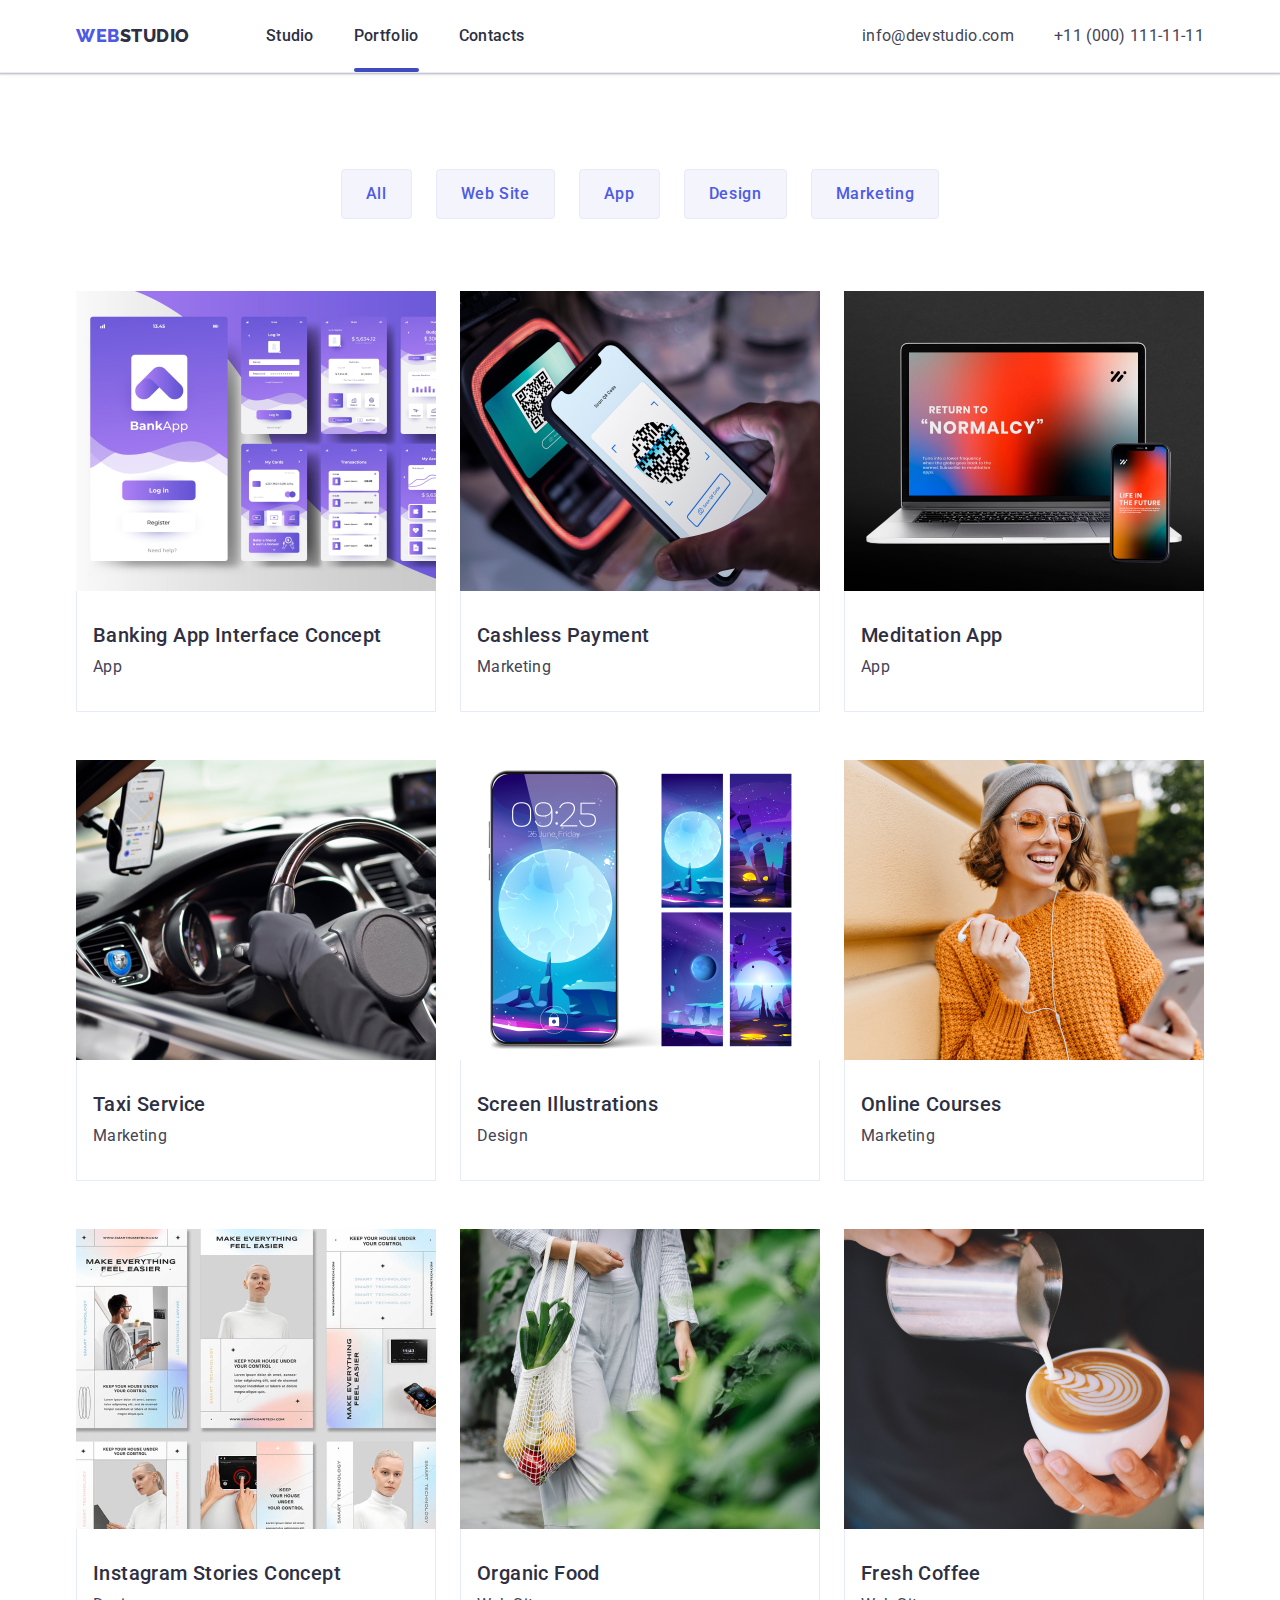
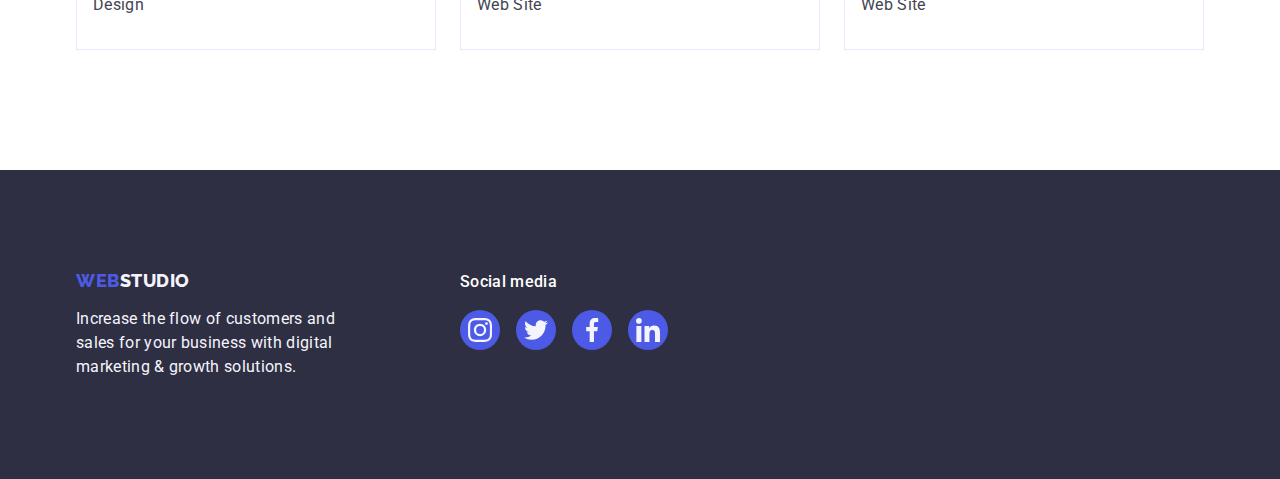
==== portfolio.html @ ed42967f "124" ====
<!DOCTYPE html>
<html lang="en">
  <head>
    <meta charset="UTF-8" />
    <meta http-equiv="X-UA-Compatible" content="IE=edge" />
    <meta name="viewport" content="width=device-width, initial-scale=1.0" />
    <link rel="preconnect" href="https://fonts.googleapis.com" />
    <link rel="preconnect" href="https://fonts.gstatic.com" crossorigin />
    <link
      href="https://fonts.googleapis.com/css2?family=Raleway:wght@800&family=Roboto:wght@400;500;700;900&display=swap"
      rel="stylesheet"
    />
    <link
      rel="stylesheet"
      href="https://cdnjs.cloudflare.com/ajax/libs/modern-normalize/1.1.0/modern-normalize.min.css"
    />
    <link rel="stylesheet" href="./css/styles.css" />
    <title>Portfolio</title>
  </head>
  <!-- body -->
  <body>
    <!-- header -->
    <header class="page-header">
      <!-- main navigation -->
      <div class="container container-header">
        <nav class="navigation">
          <a href="./index.html" class="link logo"
            >Web<span class="logo-header">Studio</span></a
          >
          <ul class="list nav-list">
            <li class="nav-item">
              <a href="./index.html" class="link nav-link">Studio</a>
            </li>
            <li class="nav-item">
              <a href="./portfolio.html" class="link nav-link current"
                >Portfolio</a
              >
            </li>
            <li class="nav-item">
              <a href="" class="link nav-link">Contacts</a>
            </li>
          </ul>
        </nav>
        <!-- header contacts -->
        <address class="adr-contacts">
          <ul class="list adr-contacts-list">
            <li class="address-item">
              <a href="mailto:info@devstudio.com" class="link contacts-link"
                >info@devstudio.com</a
              >
            </li>
            <li class="address-item">
              <a href="tel:+110001111111" class="link contacts-link"
                >+11 (000) 111-11-11</a
              >
            </li>
          </ul>
        </address>
      </div>
    </header>
    <!-- main section -->
    <main>
      <section id="portfolio" class="portfolio-section">
        <div class="container">
          <h1 class="visually-hidden">Portfolio</h1>

          <!-- Portfolio button list -->

          <ul class="list filter-btn-list">
            <li class="section-list-item">
              <button type="button" class="filter-btn btn">All</button>
            </li>

            <li class="section-list-item">
              <button type="button" class="filter-btn btn">Web Site</button>
            </li>

            <li class="section-list-item">
              <button type="button" class="filter-btn btn">App</button>
            </li>

            <li class="section-list-item">
              <button type="button" class="filter-btn btn">Design</button>
            </li>

            <li class="section-list-item">
              <button type="button" class="filter-btn btn">Marketing</button>
            </li>
          </ul>

          <!-- Portfolio cards -->

          <ul class="list portfolio-list">
            <li class="portfolio-list-item">
              <a href="" class="link portfolio-list-link">
                <div class="portfolio-img-thumb">
                  <img
                    src="./images/portfolio/banking1.jpg"
                    alt="Seveal windows of online banking app"
                    width="360"
                    height="300"
                    class="item-img"
                  />
                  <p class="portfolio-img-thumb-text">
                    14 Stylish and User-Friendly App Design Concepts · Task
                    Manager App · Calorie Tracker App · Exotic Fruit Ecommerce
                    App · Cloud Storage App
                  </p>
                </div>
                <div class="portfolio-card-text">
                  <h2 class="portfolio-item-title item-title">
                    Banking App Interface Concept
                  </h2>
                  <p class="portfolio-item-text item-text">App</p>
                </div>
              </a>
            </li>

            <li class="portfolio-list-item">
              <a href="" class="link portfolio-list-link">
                <div class="portfolio-img-thumb">
                  <img
                    src="./images/portfolio/payment2.jpg"
                    alt="Smartphone scan QR code from terminal"
                    width="360"
                    height="300"
                    class="item-img"
                  />
                  <p class="portfolio-img-thumb-text">
                    14 Stylish and User-Friendly App Design Concepts · Task
                    Manager App · Calorie Tracker App · Exotic Fruit Ecommerce
                    App · Cloud Storage App
                  </p>
                </div>
                <div class="portfolio-card-text">
                  <h2 class="portfolio-item-title item-title">
                    Cashless Payment
                  </h2>
                  <p class="portfolio-item-text item-text">Marketing</p>
                </div>
              </a>
            </li>

            <li class="portfolio-list-item">
              <a href="" class="link portfolio-list-link">
                <img
                  src="./images/portfolio/mad3.jpg"
                  alt="On the screen of laptop website
                        with title Return to normalcy"
                  width="360"
                  height="300"
                  class="item-img"
                />
                <div class="portfolio-card-text">
                  <h2 class="portfolio-item-title item-title">
                    Meditation App
                  </h2>
                  <p class="portfolio-item-text item-text">App</p>
                </div>
              </a>
            </li>

            <li class="portfolio-list-item">
              <a href="" class="link portfolio-list-link">
                <img
                  src="./images/portfolio/taxi4.jpg"
                  alt="Driver drive a car and use taxi app"
                  width="360"
                  height="300"
                  class="item-img"
                />
                <div class="portfolio-card-text">
                  <h2 class="portfolio-item-title item-title">Taxi Service</h2>
                  <p class="portfolio-item-text item-text">Marketing</p>
                </div>
              </a>
            </li>

            <li class="portfolio-list-item">
              <a href="" class="link portfolio-list-link">
                <img
                  src="./images/portfolio/skrin5.jpg"
                  alt="5 scrrenn of smartpone with different illustrations"
                  width="360"
                  height="300"
                  class="item-img"
                />
                <div class="portfolio-card-text">
                  <h2 class="portfolio-item-title item-title">
                    Screen Illustrations
                  </h2>
                  <p class="portfolio-item-text item-text">Design</p>
                </div>
              </a>
            </li>

            <li class="portfolio-list-item">
              <a href="" class="link portfolio-list-link">
                <img
                  src="./images/portfolio/online6.jpg"
                  alt="Women listen and wath some course throght smartphone"
                  width="360"
                  height="300"
                  class="item-img"
                />
                <div class="portfolio-card-text">
                  <h2 class="portfolio-item-title item-title">
                    Online Courses
                  </h2>
                  <p class="portfolio-item-text item-text">Marketing</p>
                </div>
              </a>
            </li>

            <li class="portfolio-list-item">
              <a href="" class="link portfolio-list-link">
                <img
                  src="./images/portfolio/Instagram7.jpg"
                  alt="Several examples of Instagram stories concept"
                  width="360"
                  height="300"
                  class="item-img"
                />
                <div class="portfolio-card-text">
                  <h2 class="portfolio-item-title item-title">
                    Instagram Stories Concept
                  </h2>
                  <p class="portfolio-item-text item-text">Design</p>
                </div>
              </a>
            </li>

            <li class="portfolio-list-item">
              <a href="" class="link portfolio-list-link">
                <img
                  src="./images/portfolio/organik8.jpg"
                  alt="Women carry some vegetables in eco bag"
                  width="360"
                  height="300"
                  class="item-img"
                />
                <div class="portfolio-card-text">
                  <h2 class="portfolio-item-title item-title">Organic Food</h2>
                  <p class="portfolio-item-text item-text">Web Site</p>
                </div>
              </a>
            </li>

            <li class="portfolio-list-item">
              <a href="" class="link portfolio-list-link">
                <img
                  src="./images/portfolio/cofe9.jpg"
                  alt="Barista pour milk into cup of coffee"
                  width="360"
                  height="300"
                  class="item-img"
                />
                <div class="portfolio-card-text">
                  <h2 class="portfolio-item-title item-title">Fresh Coffee</h2>
                  <p class="portfolio-item-text item-text">Web Site</p>
                </div>
              </a>
            </li>
          </ul>
        </div>
      </section>
    </main>
    <!-- main section end -->
    <!-- footer -->
    <footer class="page-footer">
      <div class="container footer-container">
        <div class="logo-footer-box">
          <a href="./index.html" class="link logo logo-footer"
            >Web<span class="logo-footer-text">Studio</span></a
          >
          <p class="footer-text">
            Increase the flow of customers and sales for your business with
            digital marketing & growth solutions.
          </p>
        </div>
        <div>
          <p class="social-list-title">Social media</p>
          <ul class="list social-icons-footer-list">
            <li class="social-icons-list-item">
              <a
                href=""
                class="link social-icons-link footer-social-icons-link"
              >
                <svg class="social-icons" width="24" height="24">
                  <use href="./images/icons.svg#icon-instagram"></use>
                </svg>
              </a>
            </li>

            <li class="social-icons-list-item">
              <a
                href=""
                class="link social-icons-link footer-social-icons-link"
              >
                <svg class="social-icons" width="24" height="24">
                  <use href="./images/icons.svg#icon-twitter"></use>
                </svg>
              </a>
            </li>

            <li class="social-icons-list-item">
              <a
                href=""
                class="link social-icons-link footer-social-icons-link"
              >
                <svg class="social-icons" width="24" height="24">
                  <use href="./images/icons.svg#icon-facebook"></use>
                </svg>
              </a>
            </li>

            <li class="social-icons-list-item">
              <a
                href=""
                class="link social-icons-link footer-social-icons-link"
              >
                <svg class="social-icons" width="24" height="24">
                  <use href="./images/icons.svg#icon-linkedin"></use>
                </svg>
              </a>
            </li>
          </ul>
        </div>
      </div>
    </footer>
    <!-- body section end-->
  </body>
</html>
---- css/styles.css ----
:root {
  --primary-white-color: #ffffff;
  --accent-dark-color: #2e2f42;
  --brand-color: #4d5ae5;
  --secondary-brand-color: #404bbf;
  --text-color: #434455;
  --light-text-color: #f4f4fd;
  --border-color: #e7e9fc;
  --customers-icon-color: #8e8f99;

  --text-font-size: 16px;
  --primary-font-weight: 500;
  --primary-letter-spacing: 0.02em;
  --column-gap: 24px;

  --transition-duration: 250ms;
  --primary-cubic-bezier: cubic-bezier(0.4, 0, 0.2, 1);
}

h1,
h2,
h3,
h4,
p {
  margin-top: 0;
  margin-bottom: 0;
}

ul {
  margin-top: 0;
  margin-bottom: 0;
  padding-left: 0;
}

img {
  display: block;
}

body {
  background-color: var(--primary-white-color);
  font-family: "Roboto", sans-serif;
  color: var(--text-color);
}

.list {
  list-style: none;
}

.visually-hidden {
  position: absolute;
  width: 1px;
  height: 1px;
  margin: -1px;
  border: 0;
  padding: 0;
  white-space: nowrap;
  clip-path: inset(100%);
  clip: rect(0 0 0 0);
  overflow: hidden;
}

.link {
  text-decoration: none;
  font-style: normal;
  color: inherit;
}

.btn {
  cursor: pointer;
  font-weight: var(--primary-font-weight);
  font-size: var(--text-font-size);
  line-height: 1.5;
  border: 1px solid transparent;
}

.container {
  width: 1158px;
  margin-left: auto;
  margin-right: auto;
  padding-left: 15px;
  padding-right: 15px;
}

.section {
  padding-top: 120px;
  padding-bottom: 120px;
}

/* logo */

.page-header {
  border-bottom: 1px solid var(--border-color);
  box-shadow: 0px 2px 1px rgba(46, 47, 66, 0.08), 0px 1px 1px rgba(46, 47, 66, 0.16),
    0px 1px 6px rgba(46, 47, 66, 0.08);
}

.logo {
  margin-right: 76px;

  color: var(--brand-color);
  font-family: "Raleway", sans-serif;
  font-weight: 800;
  font-size: 18px;
  line-height: 1.17;
  letter-spacing: 0.03em;
  text-transform: uppercase;
}

.logo-header {
  color: var(--accent-dark-color);
}

.section-list {
  display: flex;
  gap: var(--column-gap);
}

.item-title {
  margin-bottom: 8px;

  font-weight: var(--primary-font-weight);
  font-size: 20px;
  line-height: 1.2;
  letter-spacing: var(--primary-letter-spacing);
  color: var(--accent-dark-color);
}

.item-text {
  font-size: var(--text-font-size);
  line-height: 1.5;
  letter-spacing: var(--primary-letter-spacing);
}

/* navigation */

.nav-link,
.contacts-link {
  display: block;
  padding-top: 24px;
  padding-bottom: 24px;

  color: var(--accent-dark-color);
  font-size: var(--text-font-size);
  line-height: 1.5;
  letter-spacing: var(--primary-letter-spacing);

  transition: color var(--transition-duration) var(--primary-cubic-bezier);
}

.nav-link {
  font-weight: var(--primary-font-weight);
}

.nav-link:hover,
.nav-link:focus,
.contacts-link:hover,
.contacts-link:focus {
  color: var(--secondary-brand-color);
}

.nav-list,
.adr-contacts-list {
  display: flex;
  gap: 40px;
}

.navigation {
  display: flex;
  align-items: center;
}

.current {
  position: relative;
}

.current::after {
  position: absolute;
  left: 0;
  bottom: 0;

  content: "";
  display: block;
  width: 100%;
  height: 4px;
  border-radius: 2px;
  background-color: var(--secondary-brand-color);
}

/* contacts */

.adr-contacts {
  font-style: normal;
}

.contacts-link {
  color: inherit;
}

.container-header {
  display: flex;
  justify-content: space-between;
  align-items: center;
}

/* main page*/

/* hero section */

.hero-section {
  padding-top: 188px;
  padding-bottom: 188px;
  max-width: 1440px;
  margin: 0 auto;

  background-color: var(--accent-dark-color);
  background-image: linear-gradient(rgba(46, 47, 66, 0.7), rgba(46, 47, 66, 0.7)),
    url(../images/hero-bg-img.jpg);
  background-position: center;
  background-repeat: no-repeat;
  background-size: cover;
}

.hero-title {
  margin-bottom: 48px;
  margin-left: auto;
  margin-right: auto;
  max-width: 496px;
  text-align: center;

  font-size: 56px;
  line-height: 1.07;
  letter-spacing: var(--primary-letter-spacing);
  color: var(--primary-white-color);
}

.hero-btn {
  display: block;
  margin-left: auto;
  margin-right: auto;
  padding: 16px 32px;
  min-width: 169px;
  height: 56px;

  border: none;
  background-color: var(--brand-color);
  box-shadow: 0px 4px 4px rgba(0, 0, 0, 0.15);
  border-radius: 4px;

  letter-spacing: 0.04em;
  color: var(--primary-white-color);
  text-align: center;

  transition: background-color var(--transition-duration) var(--primary-cubic-bezier);
}

.hero-btn:hover,
.hero-btn:focus {
  background: var(--secondary-brand-color);
}

/* principles section */
.principles-list-item {
  flex-basis: calc((100% - 3 * 24px) / 4);
}

.principles-list-icon-box {
  display: flex;
  justify-content: center;
  align-items: center;
  height: 112px;
  background-color: var(--light-text-color);
  border-radius: 4px;
  margin-bottom: 8px;
}

/* our work section */

.ourwork-sec {
  padding-top: 0px;
}

.section-title {
  margin-bottom: 72px;

  font-size: 36px;
  line-height: 1.1;
  letter-spacing: var(--primary-letter-spacing);
  text-transform: capitalize;
  color: var(--accent-dark-color);
  text-align: center;
}

/* our team section */

.ourteam-sec {
  background-color: var(--light-text-color);
}

.ourwork-list-item {
  flex-basis: calc((100% - 48px) / 3);
}

.ourteam-item {
  flex-basis: calc((100% - 3 * 24px) / 4);

  background-color: var(--primary-white-color);
  box-shadow: 0px 1px 6px rgba(46, 47, 66, 0.08), 0px 1px 1px rgba(46, 47, 66, 0.16),
    0px 2px 1px rgba(46, 47, 66, 0.08);
  border-radius: 0px 0px 4px 4px;
  text-align: center;
}

.ourteam-card-text {
  padding: 32px 0;
}

.ourteam-social-icons-link {
  transition: background-color var(--transition-duration) var(--primary-cubic-bezier);
}

.ourteam-social-icons-link:hover,
.ourteam-social-icons-link:focus {
  background-color: var(--secondary-brand-color);
}

/* social icons */

.social-icons-list {
  margin-top: 8px;
  justify-content: center;
}

.social-icons-list-item {
  width: 40px;
  height: 40px;
}

.social-icons-link {
  display: flex;
  width: 100%;
  height: 100%;
  justify-content: center;
  align-items: center;
  background-color: var(--brand-color);
  border-radius: 50%;
}

.social-icons {
  fill: var(--light-text-color);
}

/* customers */

.customers-list-item {
  width: calc((100% - 120px) / 6);
  height: 88px;
}

.customers-link {
  display: flex;
  align-items: center;
  justify-content: center;
  width: 100%;
  height: 100%;
  border: 1px solid var(--customers-icon-color);
  color: var(--customers-icon-color);
  border-radius: 4px;

  transition: color var(--transition-duration) var(--primary-cubic-bezier),
    border var(--transition-duration) var(--primary-cubic-bezier);
}

.customers-link:hover,
.customers-link:focus {
  border: 1px solid var(--secondary-brand-color);
  color: var(--secondary-brand-color);
}

.customers-icon {
  fill: currentColor;
}

/* main page end */

/* footer */

.page-footer {
  background-color: var(--accent-dark-color);
  padding-top: 100px;
  padding-bottom: 100px;
}

.footer-container {
  display: flex;
  align-items: baseline;
  /* gap: 120px; */
}

.logo-footer {
  display: inline-block;
  margin-bottom: 16px;
}

.logo-footer-text {
  color: var(--light-text-color);
}

.footer-text {
  max-width: 264px;
  font-size: var(--text-font-size);
  line-height: 1.5;
  letter-spacing: var(--primary-letter-spacing);
  color: var(--light-text-color);
}

.logo-footer-box {
  margin-right: 120px;
}

.social-list-title {
  margin-bottom: 16px;

  font-weight: 500;
  font-size: 16px;
  line-height: 1.5;
  letter-spacing: 0.02em;
  color: var(--primary-white-color);
}

.social-icons-footer-list {
  display: flex;
  gap: 16px;
}

.footer-social-icons-link {
  transition: background-color var(--transition-duration) var(--primary-cubic-bezier);
}

.footer-social-icons-link:hover,
.footer-social-icons-link:focus {
  background-color: #31d0aa;
}

/* portfolio page */

.portfolio-section {
  padding-top: 96px;
  padding-bottom: 120px;
}

.filter-btn-list {
  display: flex;
  justify-content: center;
  gap: var(--column-gap);
  margin-bottom: 72px;
}

.filter-btn {
  padding: 12px 24px;

  background-color: var(--light-text-color);
  border: 1px solid var(--border-color);
  border-radius: 4px;
  text-align: center;
  letter-spacing: 0.04em;
  color: var(--brand-color);

  transition: background-color var(--transition-duration) var(--primary-cubic-bezier),
    border var(--transition-duration) var(--primary-cubic-bezier),
    box-shadow var(--transition-duration) var(--primary-cubic-bezier),
    color var(--transition-duration) var(--primary-cubic-bezier);
}

.filter-btn:hover,
.filter-btn:focus {
  background-color: #404bbf;
  border: 1px solid transparent;
  box-shadow: 0px 3px 1px rgba(0, 0, 0, 0.1), 0px 2px 1px rgba(0, 0, 0, 0.08),
    0px 2px 2px rgba(0, 0, 0, 0.12);
  color: var(--primary-white-color);
}

.portfolio-list {
  display: flex;
  flex-wrap: wrap;
  column-gap: var(--column-gap);
  row-gap: 48px;
}

.portfolio-list-item {
  flex-basis: calc((100% - 48px) / 3);
}

.portfolio-card-text {
  padding: 32px 16px;
  background: var(--primary-white-color);
  border: 1px solid var(--border-color);
  border-top: none;

  transition: border var(--transition-duration) var(--primary-cubic-bezier);
}

.portfolio-list-link {
  display: block;

  transition: box-shadow var(--transition-duration) var(--primary-cubic-bezier);
}

.portfolio-list-link:hover,
.portfolio-list-link:focus {
  box-shadow: 0px 1px 6px rgba(46, 47, 66, 0.08), 0px 1px 1px rgba(46, 47, 66, 0.16),
    0px 2px 1px rgba(46, 47, 66, 0.08);
}

.portfolio-list-link:hover .portfolio-card-text,
.portfolio-list-link:focus .portfolio-card-text {
  border: 1px solid var(--light-text-color);
  border-top: none;
}

.portfolio-img-thumb {
  overflow: hidden;
  position: relative;
}

.portfolio-img-thumb-text {
  position: absolute;
  top: 0;
  left: 0;
  width: 100%;
  height: 100%;

  padding: 40px 32px 164px;
  font-size: 16px;
  line-height: 1.5;
  letter-spacing: 0.02em;
  color: var(--light-text-color);
  background-color: var(--brand-color);

  transform: translateY(100%);

  transition: transform var(--transition-duration) var(--primary-cubic-bezier);
}

.portfolio-list-item:hover .portfolio-img-thumb-text,
.portfolio-list-item:focus .portfolio-img-thumb-text {
  transform: translateY(0%);
}
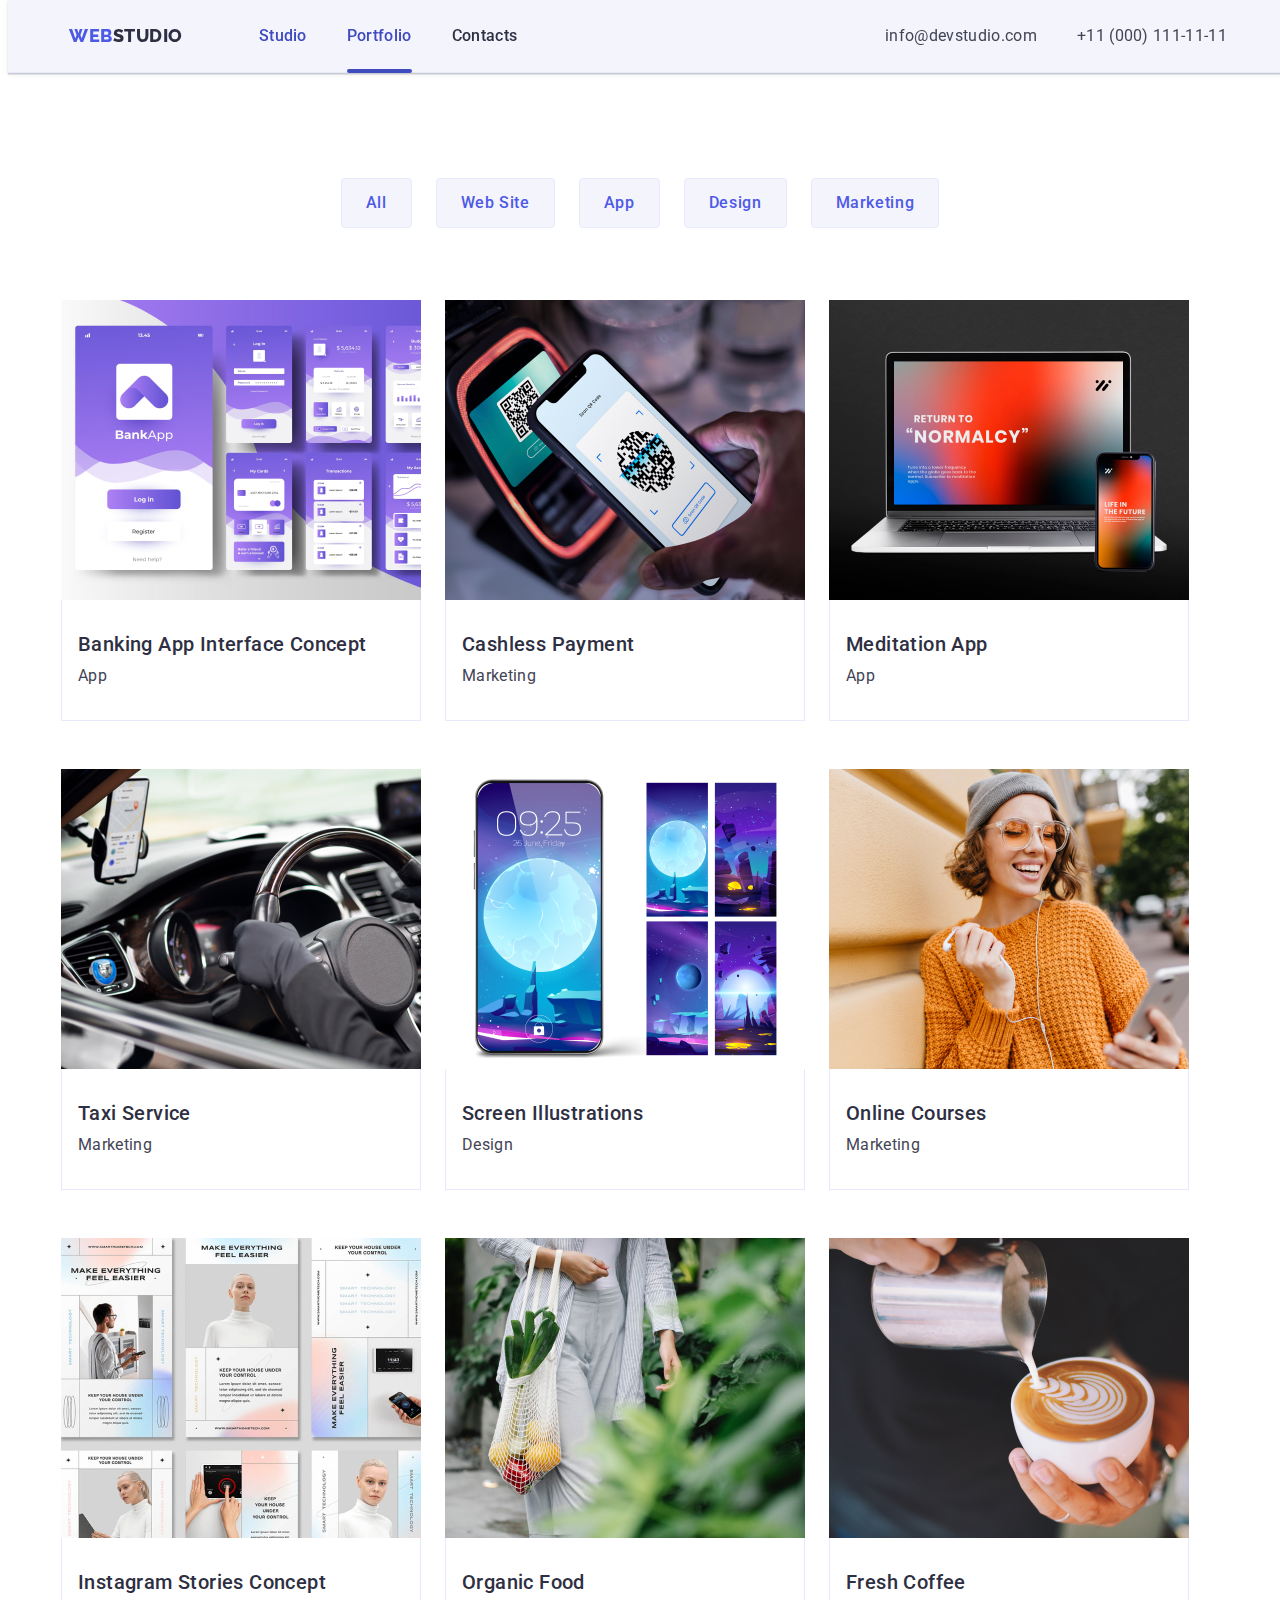
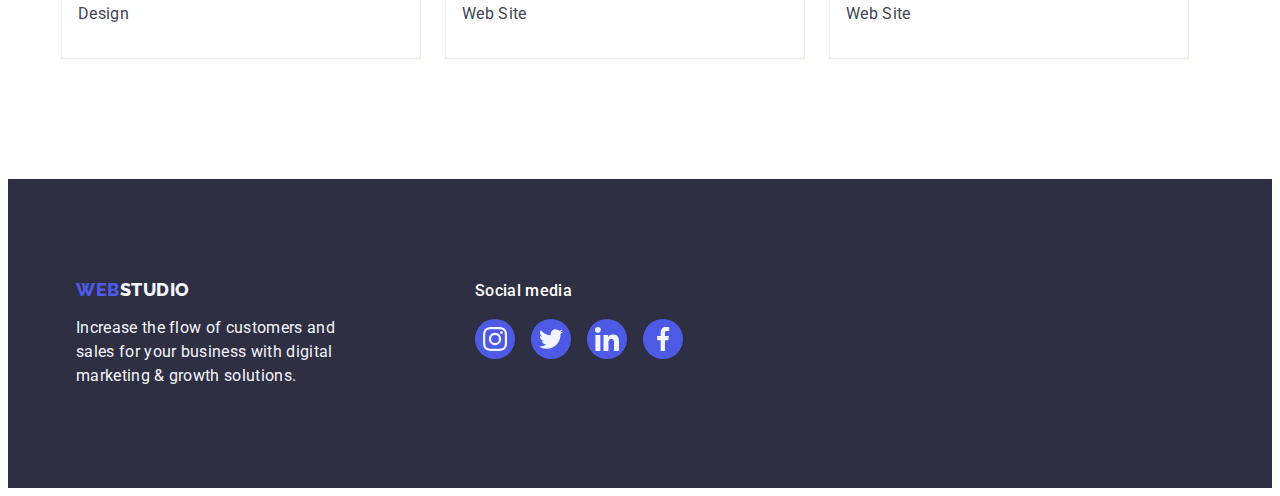
==== commit a0aa268a: "321" ====
--- a/portfolio.html
+++ b/portfolio.html
@@ -13,44 +13,43 @@
     <link
       rel="stylesheet"
       href="https://cdnjs.cloudflare.com/ajax/libs/modern-normalize/1.1.0/modern-normalize.min.css"
+      integrity="sha512-wpPYUAdjBVSE4KJnH1VR1HeZfpl1ub8YT/NKx4PuQ5NmX2tKuGu6U/JRp5y+Y8XG2tV+wKQpNHVUX03MfMFn9Q=="
+      crossorigin="anonymous"
+      referrerpolicy="no-referrer"
     />
     <link rel="stylesheet" href="./css/styles.css" />
     <title>Portfolio</title>
   </head>
-  <!-- body -->
   <body>
-    <!-- header -->
-    <header class="page-header">
-      <!-- main navigation -->
-      <div class="container container-header">
-        <nav class="navigation">
-          <a href="./index.html" class="link logo"
-            >Web<span class="logo-header">Studio</span></a
+    <header class="header">
+      <div class="header-flex container">
+        <nav class="nav-flex">
+          <a href="./index.html" class="logotype link"
+            >Web<span class="header-logo">Studio</span></a
           >
-          <ul class="list nav-list">
+          <ul class="nav-list list">
             <li class="nav-item">
-              <a href="./index.html" class="link nav-link">Studio</a>
+              <a href="./index.html" class="nav-item-link first link">Studio</a>
             </li>
             <li class="nav-item">
-              <a href="./portfolio.html" class="link nav-link current"
+              <a href="./portfolio.html" class="nav-item-link active link"
                 >Portfolio</a
               >
             </li>
             <li class="nav-item">
-              <a href="" class="link nav-link">Contacts</a>
+              <a href="" class="nav-item-link link">Contacts</a>
             </li>
           </ul>
         </nav>
-        <!-- header contacts -->
-        <address class="adr-contacts">
-          <ul class="list adr-contacts-list">
-            <li class="address-item">
-              <a href="mailto:info@devstudio.com" class="link contacts-link"
+        <address class="address">
+          <ul class="address-list list">
+            <li>
+              <a class="address-item link" href="mailto:info@devstudio.com"
                 >info@devstudio.com</a
               >
             </li>
-            <li class="address-item">
-              <a href="tel:+110001111111" class="link contacts-link"
+            <li>
+              <a class="address-item link" href="tel:+110001111111"
                 >+11 (000) 111-11-11</a
               >
             </li>
@@ -58,206 +57,209 @@
         </address>
       </div>
     </header>
-    <!-- main section -->
+
     <main>
-      <section id="portfolio" class="portfolio-section">
+      <section class="works-section">
         <div class="container">
-          <h1 class="visually-hidden">Portfolio</h1>
-
-          <!-- Portfolio button list -->
-
-          <ul class="list filter-btn-list">
-            <li class="section-list-item">
-              <button type="button" class="filter-btn btn">All</button>
-            </li>
-
-            <li class="section-list-item">
-              <button type="button" class="filter-btn btn">Web Site</button>
-            </li>
-
-            <li class="section-list-item">
-              <button type="button" class="filter-btn btn">App</button>
-            </li>
-
-            <li class="section-list-item">
-              <button type="button" class="filter-btn btn">Design</button>
-            </li>
-
-            <li class="section-list-item">
-              <button type="button" class="filter-btn btn">Marketing</button>
-            </li>
-          </ul>
-
-          <!-- Portfolio cards -->
-
-          <ul class="list portfolio-list">
-            <li class="portfolio-list-item">
-              <a href="" class="link portfolio-list-link">
-                <div class="portfolio-img-thumb">
+          <h1 class="hidden" hidden>Portfolio</h1>
+          <ul class="list filter-list">
+            <li><button class="button filter" type="button">All</button></li>
+            <li>
+              <button class="button filter" type="button">Web Site</button>
+            </li>
+            <li><button class="button filter" type="button">App</button></li>
+            <li><button class="button filter" type="button">Design</button></li>
+            <li>
+              <button class="button filter" type="button">Marketing</button>
+            </li>
+          </ul>
+          <ul class="list works-list">
+            <li class="works-list-item">
+              <a href="" class="works-list-link link">
+                <div class="thumb">
                   <img
                     src="./images/portfolio/banking1.jpg"
-                    alt="Seveal windows of online banking app"
-                    width="360"
-                    height="300"
-                    class="item-img"
-                  />
-                  <p class="portfolio-img-thumb-text">
-                    14 Stylish and User-Friendly App Design Concepts · Task
-                    Manager App · Calorie Tracker App · Exotic Fruit Ecommerce
-                    App · Cloud Storage App
-                  </p>
-                </div>
-                <div class="portfolio-card-text">
-                  <h2 class="portfolio-item-title item-title">
-                    Banking App Interface Concept
-                  </h2>
-                  <p class="portfolio-item-text item-text">App</p>
-                </div>
-              </a>
-            </li>
-
-            <li class="portfolio-list-item">
-              <a href="" class="link portfolio-list-link">
-                <div class="portfolio-img-thumb">
+                    alt="App interface in violet colours"
+                    width="360"
+                    height="300"
+                  />
+                  <p class="overlay-text">
+                    14 Stylish and User-Friendly App Design Concepts · Task
+                    Manager App · Calorie Tracker App · Exotic Fruit Ecommerce
+                    App · Cloud Storage App
+                  </p>
+                </div>
+                <div class="works-card">
+                  <h2 class="heading-third">Banking App Interface Concept</h2>
+                  <p class="p-text">App</p>
+                </div>
+              </a>
+            </li>
+            <li class="works-list-item">
+              <a href="" class="works-list-link link">
+                <div class="thumb">
                   <img
                     src="./images/portfolio/payment2.jpg"
-                    alt="Smartphone scan QR code from terminal"
-                    width="360"
-                    height="300"
-                    class="item-img"
-                  />
-                  <p class="portfolio-img-thumb-text">
-                    14 Stylish and User-Friendly App Design Concepts · Task
-                    Manager App · Calorie Tracker App · Exotic Fruit Ecommerce
-                    App · Cloud Storage App
-                  </p>
-                </div>
-                <div class="portfolio-card-text">
-                  <h2 class="portfolio-item-title item-title">
-                    Cashless Payment
-                  </h2>
-                  <p class="portfolio-item-text item-text">Marketing</p>
-                </div>
-              </a>
-            </li>
-
-            <li class="portfolio-list-item">
-              <a href="" class="link portfolio-list-link">
-                <img
-                  src="./images/portfolio/mad3.jpg"
-                  alt="On the screen of laptop website
-                        with title Return to normalcy"
-                  width="360"
-                  height="300"
-                  class="item-img"
-                />
-                <div class="portfolio-card-text">
-                  <h2 class="portfolio-item-title item-title">
-                    Meditation App
-                  </h2>
-                  <p class="portfolio-item-text item-text">App</p>
-                </div>
-              </a>
-            </li>
-
-            <li class="portfolio-list-item">
-              <a href="" class="link portfolio-list-link">
-                <img
-                  src="./images/portfolio/taxi4.jpg"
-                  alt="Driver drive a car and use taxi app"
-                  width="360"
-                  height="300"
-                  class="item-img"
-                />
-                <div class="portfolio-card-text">
-                  <h2 class="portfolio-item-title item-title">Taxi Service</h2>
-                  <p class="portfolio-item-text item-text">Marketing</p>
-                </div>
-              </a>
-            </li>
-
-            <li class="portfolio-list-item">
-              <a href="" class="link portfolio-list-link">
-                <img
-                  src="./images/portfolio/skrin5.jpg"
-                  alt="5 scrrenn of smartpone with different illustrations"
-                  width="360"
-                  height="300"
-                  class="item-img"
-                />
-                <div class="portfolio-card-text">
-                  <h2 class="portfolio-item-title item-title">
-                    Screen Illustrations
-                  </h2>
-                  <p class="portfolio-item-text item-text">Design</p>
-                </div>
-              </a>
-            </li>
-
-            <li class="portfolio-list-item">
-              <a href="" class="link portfolio-list-link">
-                <img
-                  src="./images/portfolio/online6.jpg"
-                  alt="Women listen and wath some course throght smartphone"
-                  width="360"
-                  height="300"
-                  class="item-img"
-                />
-                <div class="portfolio-card-text">
-                  <h2 class="portfolio-item-title item-title">
-                    Online Courses
-                  </h2>
-                  <p class="portfolio-item-text item-text">Marketing</p>
-                </div>
-              </a>
-            </li>
-
-            <li class="portfolio-list-item">
-              <a href="" class="link portfolio-list-link">
-                <img
-                  src="./images/portfolio/Instagram7.jpg"
-                  alt="Several examples of Instagram stories concept"
-                  width="360"
-                  height="300"
-                  class="item-img"
-                />
-                <div class="portfolio-card-text">
-                  <h2 class="portfolio-item-title item-title">
-                    Instagram Stories Concept
-                  </h2>
-                  <p class="portfolio-item-text item-text">Design</p>
-                </div>
-              </a>
-            </li>
-
-            <li class="portfolio-list-item">
-              <a href="" class="link portfolio-list-link">
-                <img
-                  src="./images/portfolio/organik8.jpg"
-                  alt="Women carry some vegetables in eco bag"
-                  width="360"
-                  height="300"
-                  class="item-img"
-                />
-                <div class="portfolio-card-text">
-                  <h2 class="portfolio-item-title item-title">Organic Food</h2>
-                  <p class="portfolio-item-text item-text">Web Site</p>
-                </div>
-              </a>
-            </li>
-
-            <li class="portfolio-list-item">
-              <a href="" class="link portfolio-list-link">
-                <img
-                  src="./images/portfolio/cofe9.jpg"
-                  alt="Barista pour milk into cup of coffee"
-                  width="360"
-                  height="300"
-                  class="item-img"
-                />
-                <div class="portfolio-card-text">
-                  <h2 class="portfolio-item-title item-title">Fresh Coffee</h2>
-                  <p class="portfolio-item-text item-text">Web Site</p>
+                    alt="Telephone with cashless terminal"
+                    width="360"
+                    height="300"
+                  />
+                  <p class="overlay-text">
+                    14 Stylish and User-Friendly App Design Concepts · Task
+                    Manager App · Calorie Tracker App · Exotic Fruit Ecommerce
+                    App · Cloud Storage App
+                  </p>
+                </div>
+                <div class="works-card">
+                  <h2 class="heading-third">Cashless Payment</h2>
+                  <p class="p-text">Marketing</p>
+                </div>
+              </a>
+            </li>
+            <li class="works-list-item">
+              <a href="" class="works-list-link link">
+                <div class="thumb">
+                  <img
+                    src="./images/portfolio/mad3.jpg"
+                    alt="Laptop and phote screen with app"
+                    width="360"
+                    height="300"
+                  />
+                  <p class="overlay-text">
+                    14 Stylish and User-Friendly App Design Concepts · Task
+                    Manager App · Calorie Tracker App · Exotic Fruit Ecommerce
+                    App · Cloud Storage App
+                  </p>
+                </div>
+                <div class="works-card">
+                  <h2 class="heading-third">Meditation App</h2>
+                  <p class="p-text">App</p>
+                </div>
+              </a>
+            </li>
+            <li class="works-list-item">
+              <a href="" class="works-list-link link">
+                <div class="thumb">
+                  <img
+                    src="./images/portfolio/taxi4.jpg"
+                    alt="Hand of driver in the car"
+                    width="360"
+                    height="300"
+                  />
+                  <p class="overlay-text">
+                    14 Stylish and User-Friendly App Design Concepts · Task
+                    Manager App · Calorie Tracker App · Exotic Fruit Ecommerce
+                    App · Cloud Storage App
+                  </p>
+                </div>
+                <div class="works-card">
+                  <h2 class="heading-third">Taxi Service</h2>
+                  <p class="p-text">Marketing</p>
+                </div>
+              </a>
+            </li>
+            <li class="works-list-item">
+              <a href="" class="works-list-link link">
+                <div class="thumb">
+                  <img
+                    src="./images/portfolio/skrin5.jpg"
+                    alt="Vector illustrations on the telephone screen"
+                    width="360"
+                    height="300"
+                  />
+                  <p class="overlay-text">
+                    14 Stylish and User-Friendly App Design Concepts · Task
+                    Manager App · Calorie Tracker App · Exotic Fruit Ecommerce
+                    App · Cloud Storage App
+                  </p>
+                </div>
+                <div class="works-card">
+                  <h2 class="heading-third">Screen Illustrations</h2>
+                  <p class="p-text">Design</p>
+                </div>
+              </a>
+            </li>
+            <li class="works-list-item">
+              <a href="" class="works-list-link link">
+                <div class="thumb">
+                  <img
+                    src="./images/portfolio/online6.jpg"
+                    alt="Girl with telephone and earphones"
+                    width="360"
+                    height="300"
+                  />
+                  <p class="overlay-text">
+                    14 Stylish and User-Friendly App Design Concepts · Task
+                    Manager App · Calorie Tracker App · Exotic Fruit Ecommerce
+                    App · Cloud Storage App
+                  </p>
+                </div>
+                <div class="works-card">
+                  <h2 class="heading-third">Online Courses</h2>
+                  <p class="p-text">Marketing</p>
+                </div>
+              </a>
+            </li>
+            <li class="works-list-item">
+              <a href="" class="works-list-link link">
+                <div class="thumb">
+                  <img
+                    src="./images/portfolio/Instagram7.jpg"
+                    alt="Variants of instagram stories"
+                    width="360"
+                    height="300"
+                  />
+                  <p class="overlay-text">
+                    14 Stylish and User-Friendly App Design Concepts · Task
+                    Manager App · Calorie Tracker App · Exotic Fruit Ecommerce
+                    App · Cloud Storage App
+                  </p>
+                </div>
+                <div class="works-card">
+                  <h2 class="heading-third">Instagram Stories Concept</h2>
+                  <p class="p-text">Design</p>
+                </div>
+              </a>
+            </li>
+            <li class="works-list-item">
+              <a href="" class="works-list-link link">
+                <div class="thumb">
+                  <img
+                    src="./images/portfolio/organik8.jpg"
+                    alt="Girl with basket of fruits"
+                    width="360"
+                    height="300"
+                  />
+                  <p class="overlay-text">
+                    14 Stylish and User-Friendly App Design Concepts · Task
+                    Manager App · Calorie Tracker App · Exotic Fruit Ecommerce
+                    App · Cloud Storage App
+                  </p>
+                </div>
+                <div class="works-card">
+                  <h2 class="heading-third">Organic Food</h2>
+                  <p class="p-text">Web Site</p>
+                </div>
+              </a>
+            </li>
+            <li class="works-list-item">
+              <a href="" class="works-list-link link">
+                <div class="thumb">
+                  <img
+                    src="./images/portfolio/cofe9.jpg"
+                    alt="Barista make a coffee"
+                    width="360"
+                    height="300"
+                  />
+                  <p class="overlay-text">
+                    14 Stylish and User-Friendly App Design Concepts · Task
+                    Manager App · Calorie Tracker App · Exotic Fruit Ecommerce
+                    App · Cloud Storage App
+                  </p>
+                </div>
+                <div class="works-card">
+                  <h2 class="heading-third">Fresh Coffee</h2>
+                  <p class="p-text">Web Site</p>
                 </div>
               </a>
             </li>
@@ -265,13 +267,11 @@
         </div>
       </section>
     </main>
-    <!-- main section end -->
-    <!-- footer -->
-    <footer class="page-footer">
-      <div class="container footer-container">
-        <div class="logo-footer-box">
-          <a href="./index.html" class="link logo logo-footer"
-            >Web<span class="logo-footer-text">Studio</span></a
+    <footer class="footer">
+      <div class="container footer-flex">
+        <div class="container-footer">
+          <a class="logotype footer-logo-link link" href="./index.html"
+            >Web<span class="footer-logo">Studio</span></a
           >
           <p class="footer-text">
             Increase the flow of customers and sales for your business with
@@ -279,48 +279,57 @@
           </p>
         </div>
         <div>
-          <p class="social-list-title">Social media</p>
-          <ul class="list social-icons-footer-list">
-            <li class="social-icons-list-item">
+          <p class="footer-par">Social media</p>
+          <ul class="footer-socials list">
+            <li class="footer-social-item">
               <a
+                class="footer-social-link link"
                 href=""
-                class="link social-icons-link footer-social-icons-link"
-              >
-                <svg class="social-icons" width="24" height="24">
+                target="_blank"
+                rel="noopener noreferrer"
+                aria-label="icon instagram"
+              >
+                <svg class="footer-social-icon" width="24" height="24">
                   <use href="./images/icons.svg#icon-instagram"></use>
                 </svg>
               </a>
             </li>
-
-            <li class="social-icons-list-item">
+            <li class="footer-social-item">
               <a
+                class="footer-social-link link"
                 href=""
-                class="link social-icons-link footer-social-icons-link"
-              >
-                <svg class="social-icons" width="24" height="24">
+                target="_blank"
+                rel="noopener noreferrer"
+                aria-label="icon twitter"
+              >
+                <svg class="footer-social-icon" width="24" height="24">
                   <use href="./images/icons.svg#icon-twitter"></use>
                 </svg>
               </a>
             </li>
-
-            <li class="social-icons-list-item">
+            <li class="footer-social-item">
               <a
+                class="footer-social-link link"
                 href=""
-                class="link social-icons-link footer-social-icons-link"
-              >
-                <svg class="social-icons" width="24" height="24">
+                target="_blank"
+                rel="noopener noreferrer"
+                aria-label="icon linkedin"
+              >
+                <svg class="footer-social-icon" width="24" height="24">
+                  <use href="./images/icons.svg#icon-linkedin"></use>
+                </svg>
+              </a>
+            </li>
+            <li class="footer-social-item">
+              <a
+                class="footer-social-link link"
+                href=""
+                target="_blank"
+                rel="noopener noreferrer"
+                aria-label="icon facebook"
+              >
+                <svg class="footer-social-icon" width="24" height="24">
                   <use href="./images/icons.svg#icon-facebook"></use>
-                </svg>
-              </a>
-            </li>
-
-            <li class="social-icons-list-item">
-              <a
-                href=""
-                class="link social-icons-link footer-social-icons-link"
-              >
-                <svg class="social-icons" width="24" height="24">
-                  <use href="./images/icons.svg#icon-linkedin"></use>
                 </svg>
               </a>
             </li>
@@ -328,6 +337,5 @@
         </div>
       </div>
     </footer>
-    <!-- body section end-->
   </body>
 </html>
--- a/css/styles.css
+++ b/css/styles.css
@@ -1,20 +1,30 @@
 :root {
-  --primary-white-color: #ffffff;
-  --accent-dark-color: #2e2f42;
-  --brand-color: #4d5ae5;
-  --secondary-brand-color: #404bbf;
-  --text-color: #434455;
-  --light-text-color: #f4f4fd;
-  --border-color: #e7e9fc;
-  --customers-icon-color: #8e8f99;
-
-  --text-font-size: 16px;
-  --primary-font-weight: 500;
-  --primary-letter-spacing: 0.02em;
-  --column-gap: 24px;
-
-  --transition-duration: 250ms;
-  --primary-cubic-bezier: cubic-bezier(0.4, 0, 0.2, 1);
+  --primary-brand: #4d5ae5;
+  --pressed-state: #404bbf;
+  --dark-grey: #2e2f42;
+  --text: #434455;
+  --cloud: #f4f4fd;
+  --white: #ffffff;
+  --light-slate: #8e8f99;
+  --green: #31d0aa;
+
+  --animation: 250ms cubic-bezier(0.4, 0, 0.2, 1);
+
+  /* --indent: 24px;
+  --items: 9; */
+}
+
+body {
+  background-color: var(--white);
+  color: var(--text);
+  font-family: "Roboto", sans-serif;
+  font-style: normal;
+  font-weight: 400;
+  font-size: 16px;
+  line-height: 24px;
+  letter-spacing: 0.02em;
+
+  padding-top: 74px;
 }
 
 h1,
@@ -22,527 +32,587 @@
 h3,
 h4,
 p {
-  margin-top: 0;
-  margin-bottom: 0;
-}
-
-ul {
-  margin-top: 0;
-  margin-bottom: 0;
-  padding-left: 0;
+  margin: 0;
 }
 
 img {
   display: block;
 }
 
-body {
-  background-color: var(--primary-white-color);
-  font-family: "Roboto", sans-serif;
-  color: var(--text-color);
+button {
+  cursor: pointer;
+}
+
+.link {
+  text-decoration: none;
 }
 
 .list {
   list-style: none;
-}
-
-.visually-hidden {
-  position: absolute;
-  width: 1px;
-  height: 1px;
-  margin: -1px;
-  border: 0;
+  margin: 0;
   padding: 0;
-  white-space: nowrap;
-  clip-path: inset(100%);
-  clip: rect(0 0 0 0);
-  overflow: hidden;
-}
-
-.link {
-  text-decoration: none;
-  font-style: normal;
-  color: inherit;
-}
-
-.btn {
-  cursor: pointer;
-  font-weight: var(--primary-font-weight);
-  font-size: var(--text-font-size);
-  line-height: 1.5;
-  border: 1px solid transparent;
 }
 
 .container {
   width: 1158px;
-  margin-left: auto;
+  margin: 0 auto;
+  padding: 0 15px;
+  /* outline: 1px solid red; */
+}
+
+.section {
+  padding: 120px 0;
+}
+
+.header {
+  position: fixed;
+  top: 0;
+  width: 100%;
+  z-index: 10;
+
+  background-color: var(--cloud);
+  border-bottom: 1px solid #e7e9fc;
+  box-shadow: 0px 2px 1px rgba(46, 47, 66, 0.08), 0px 1px 1px rgba(46, 47, 66, 0.16), 0px 1px 6px rgba(46, 47, 66, 0.08);
+}
+
+.header-flex {
+  display: flex;
+  align-items: center;
+}
+
+.nav-flex {
+  display: flex;
+  /* justify-content: center; */
+  align-items: center;
   margin-right: auto;
-  padding-left: 15px;
-  padding-right: 15px;
-}
-
-.section {
-  padding-top: 120px;
-  padding-bottom: 120px;
-}
-
-/* logo */
-
-.page-header {
-  border-bottom: 1px solid var(--border-color);
-  box-shadow: 0px 2px 1px rgba(46, 47, 66, 0.08), 0px 1px 1px rgba(46, 47, 66, 0.16),
-    0px 1px 6px rgba(46, 47, 66, 0.08);
-}
-
-.logo {
-  margin-right: 76px;
-
-  color: var(--brand-color);
+}
+
+.nav-list {
+  display: flex;
+  gap: 40px;
+}
+
+.address-list {
+  display: flex;
+  gap: 40px;
+}
+
+.address-item {
+  display: block;
+  font-style: normal;
+  font-weight: 400;
+  font-size: 16px;
+  color: var(--text);
+  padding: 24px 0;
+
+  transition: color var(--animation);
+}
+
+.nav-item-link {
+  position: relative;
+
+  display: block;
+  font-weight: 500;
+  font-size: 16px;
+  line-height: 1.5;
+  color: var(--dark-grey);
+  padding: 24px 0;
+
+  transition: color var(--animation);
+}
+
+.nav-item-link:focus,
+.nav-item-link:hover,
+.address-item:focus,
+.address-item:hover,
+.nav-item-link.active {
+  color: var(--pressed-state);
+}
+
+.nav-item-link::after {
+  content: "";
+  position: absolute;
+  bottom: -1px;
+  left: 0;
+  display: block;
+
+  width: 100%;
+  height: 4px;
+  border-radius: 2px;
+  background-color: var(--pressed-state);
+  opacity: 0;
+}
+
+.nav-item-link.active::after {
+  opacity: 1;
+}
+
+.first {
+  color: #404bbf;
+}
+
+.logotype {
   font-family: "Raleway", sans-serif;
+  font-style: normal;
   font-weight: 800;
   font-size: 18px;
   line-height: 1.17;
   letter-spacing: 0.03em;
+  color: var(--primary-brand);
   text-transform: uppercase;
-}
-
-.logo-header {
-  color: var(--accent-dark-color);
-}
-
-.section-list {
-  display: flex;
-  gap: var(--column-gap);
-}
-
-.item-title {
-  margin-bottom: 8px;
-
-  font-weight: var(--primary-font-weight);
+  margin-right: 76px;
+}
+
+.header-logo {
+  color: var(--dark-grey);
+}
+
+.footer-logo,
+.footer-text {
+  color: var(--cloud);
+}
+
+.footer-logo-link {
+  display: inline-block;
+  margin-bottom: 16px;
+}
+
+.footer-text {
+  width: 264px;
+}
+
+.heading-main {
+  color: #fff;
+  font-weight: 700;
+  font-size: 56px;
+  line-height: 1.07;
+  letter-spacing: 0.02em;
+  max-width: 496px;
+  margin: 0 auto;
+  margin-bottom: 48px;
+
+  animation: anim-h1 1000ms ease-in 800ms both;
+}
+
+@keyframes anim-h1 {
+  0% {
+    opacity: 0;
+    transform: scale(0.8);
+  }
+  70% {
+    opacity: 1;
+    transform: scale(1.2);
+  }
+  100% {
+    opacity: 1;
+    transform: scale(1);
+  }
+}
+
+.heading-second {
+  color: var(--dark-grey);
+  font-weight: 700;
+  font-size: 36px;
+  line-height: 40px;
+  line-height: 1.1;
+  text-align: center;
+  letter-spacing: 0.02em;
+  text-transform: capitalize;
+  margin-bottom: 30px;
+  margin-bottom: 72px;
+}
+
+.heading-third {
+  color: var(--dark-grey);
+  font-weight: 500;
   font-size: 20px;
   line-height: 1.2;
-  letter-spacing: var(--primary-letter-spacing);
-  color: var(--accent-dark-color);
-}
-
-.item-text {
-  font-size: var(--text-font-size);
-  line-height: 1.5;
-  letter-spacing: var(--primary-letter-spacing);
-}
-
-/* navigation */
-
-.nav-link,
-.contacts-link {
-  display: block;
-  padding-top: 24px;
-  padding-bottom: 24px;
-
-  color: var(--accent-dark-color);
-  font-size: var(--text-font-size);
-  line-height: 1.5;
-  letter-spacing: var(--primary-letter-spacing);
-
-  transition: color var(--transition-duration) var(--primary-cubic-bezier);
-}
-
-.nav-link {
-  font-weight: var(--primary-font-weight);
-}
-
-.nav-link:hover,
-.nav-link:focus,
-.contacts-link:hover,
-.contacts-link:focus {
-  color: var(--secondary-brand-color);
-}
-
-.nav-list,
-.adr-contacts-list {
-  display: flex;
-  gap: 40px;
-}
-
-.navigation {
-  display: flex;
-  align-items: center;
-}
-
-.current {
-  position: relative;
-}
-
-.current::after {
-  position: absolute;
-  left: 0;
-  bottom: 0;
-
-  content: "";
-  display: block;
-  width: 100%;
-  height: 4px;
-  border-radius: 2px;
-  background-color: var(--secondary-brand-color);
-}
-
-/* contacts */
-
-.adr-contacts {
-  font-style: normal;
-}
-
-.contacts-link {
-  color: inherit;
-}
-
-.container-header {
-  display: flex;
-  justify-content: space-between;
-  align-items: center;
-}
-
-/* main page*/
-
-/* hero section */
-
-.hero-section {
-  padding-top: 188px;
-  padding-bottom: 188px;
-  max-width: 1440px;
-  margin: 0 auto;
-
-  background-color: var(--accent-dark-color);
-  background-image: linear-gradient(rgba(46, 47, 66, 0.7), rgba(46, 47, 66, 0.7)),
-    url(../images/hero-bg-img.jpg);
-  background-position: center;
-  background-repeat: no-repeat;
-  background-size: cover;
-}
-
-.hero-title {
-  margin-bottom: 48px;
-  margin-left: auto;
-  margin-right: auto;
-  max-width: 496px;
-  text-align: center;
-
-  font-size: 56px;
-  line-height: 1.07;
-  letter-spacing: var(--primary-letter-spacing);
-  color: var(--primary-white-color);
-}
-
-.hero-btn {
-  display: block;
-  margin-left: auto;
-  margin-right: auto;
-  padding: 16px 32px;
-  min-width: 169px;
-  height: 56px;
-
-  border: none;
-  background-color: var(--brand-color);
-  box-shadow: 0px 4px 4px rgba(0, 0, 0, 0.15);
-  border-radius: 4px;
-
-  letter-spacing: 0.04em;
-  color: var(--primary-white-color);
-  text-align: center;
-
-  transition: background-color var(--transition-duration) var(--primary-cubic-bezier);
-}
-
-.hero-btn:hover,
-.hero-btn:focus {
-  background: var(--secondary-brand-color);
-}
-
-/* principles section */
-.principles-list-item {
-  flex-basis: calc((100% - 3 * 24px) / 4);
-}
-
-.principles-list-icon-box {
-  display: flex;
-  justify-content: center;
-  align-items: center;
-  height: 112px;
-  background-color: var(--light-text-color);
-  border-radius: 4px;
+  letter-spacing: 0.02em;
   margin-bottom: 8px;
 }
 
-/* our work section */
-
-.ourwork-sec {
-  padding-top: 0px;
-}
-
-.section-title {
-  margin-bottom: 72px;
-
-  font-size: 36px;
-  line-height: 1.1;
-  letter-spacing: var(--primary-letter-spacing);
-  text-transform: capitalize;
-  color: var(--accent-dark-color);
-  text-align: center;
-}
-
-/* our team section */
-
-.ourteam-sec {
-  background-color: var(--light-text-color);
-}
-
-.ourwork-list-item {
-  flex-basis: calc((100% - 48px) / 3);
-}
-
-.ourteam-item {
-  flex-basis: calc((100% - 3 * 24px) / 4);
-
-  background-color: var(--primary-white-color);
-  box-shadow: 0px 1px 6px rgba(46, 47, 66, 0.08), 0px 1px 1px rgba(46, 47, 66, 0.16),
-    0px 2px 1px rgba(46, 47, 66, 0.08);
-  border-radius: 0px 0px 4px 4px;
-  text-align: center;
-}
-
-.ourteam-card-text {
-  padding: 32px 0;
-}
-
-.ourteam-social-icons-link {
-  transition: background-color var(--transition-duration) var(--primary-cubic-bezier);
-}
-
-.ourteam-social-icons-link:hover,
-.ourteam-social-icons-link:focus {
-  background-color: var(--secondary-brand-color);
-}
-
-/* social icons */
-
-.social-icons-list {
-  margin-top: 8px;
-  justify-content: center;
-}
-
-.social-icons-list-item {
-  width: 40px;
-  height: 40px;
-}
-
-.social-icons-link {
-  display: flex;
-  width: 100%;
-  height: 100%;
-  justify-content: center;
-  align-items: center;
-  background-color: var(--brand-color);
-  border-radius: 50%;
-}
-
-.social-icons {
-  fill: var(--light-text-color);
-}
-
-/* customers */
-
-.customers-list-item {
-  width: calc((100% - 120px) / 6);
-  height: 88px;
-}
-
-.customers-link {
-  display: flex;
-  align-items: center;
-  justify-content: center;
-  width: 100%;
-  height: 100%;
-  border: 1px solid var(--customers-icon-color);
-  color: var(--customers-icon-color);
-  border-radius: 4px;
-
-  transition: color var(--transition-duration) var(--primary-cubic-bezier),
-    border var(--transition-duration) var(--primary-cubic-bezier);
-}
-
-.customers-link:hover,
-.customers-link:focus {
-  border: 1px solid var(--secondary-brand-color);
-  color: var(--secondary-brand-color);
-}
-
-.customers-icon {
-  fill: currentColor;
-}
-
-/* main page end */
-
-/* footer */
-
-.page-footer {
-  background-color: var(--accent-dark-color);
-  padding-top: 100px;
-  padding-bottom: 100px;
-}
-
-.footer-container {
-  display: flex;
-  align-items: baseline;
-  /* gap: 120px; */
-}
-
-.logo-footer {
-  display: inline-block;
-  margin-bottom: 16px;
-}
-
-.logo-footer-text {
-  color: var(--light-text-color);
-}
-
-.footer-text {
-  max-width: 264px;
-  font-size: var(--text-font-size);
-  line-height: 1.5;
-  letter-spacing: var(--primary-letter-spacing);
-  color: var(--light-text-color);
-}
-
-.logo-footer-box {
-  margin-right: 120px;
-}
-
-.social-list-title {
-  margin-bottom: 16px;
-
+.footer-par {
+  color: var(--white);
   font-weight: 500;
   font-size: 16px;
   line-height: 1.5;
   letter-spacing: 0.02em;
-  color: var(--primary-white-color);
-}
-
-.social-icons-footer-list {
+  margin-bottom: 16px;
+}
+
+.p-text {
+  font-size: 16px;
+  color: var(--text);
+}
+
+.button {
+  font-family: "Roboto", sans-serif;
+  font-weight: 500;
+  font-size: 16px;
+  line-height: 1.5;
+  letter-spacing: 0.04em;
+}
+
+.order {
+  color: #fff;
+  background-color: var(--primary-brand);
+  min-width: 169px;
+  height: 56px;
+  border: none;
+  padding: 16px 32px;
+  border-radius: 4px;
+  display: block;
+  margin: 0 auto;
+  box-shadow: 0px 4px 4px rgba(0, 0, 0, 0.15);
+
+  transition: background-color var(--animation);
+}
+
+.order:focus,
+.order:hover {
+  background-color: var(--pressed-state);
+}
+
+.filter {
+  color: var(--primary-brand);
+  background-color: var(--cloud);
+  min-width: 60px;
+  min-height: 48px;
+  padding: 12px 24px;
+  border: 1px solid #e7e9fc;
+  border-radius: 4px;
+
+  transition: color var(--animation), background-color var(--animation), border-color var(--animation), box-shadow var(--animation);
+}
+
+.filter:focus,
+.filter:hover {
+  color: #fff;
+  background-color: var(--pressed-state);
+  border-color: transparent;
+  box-shadow: 0px 3px 1px rgba(0, 0, 0, 0.1), 0px 2px 1px rgba(0, 0, 0, 0.08), 0px 2px 2px rgba(0, 0, 0, 0.12);
+}
+
+.footer {
+  background-color: var(--dark-grey);
+  padding-top: 100px;
+  padding-bottom: 100px;
+}
+
+.hero {
+  margin-top: 74px;
+
+  background-color: var(--dark-grey);
+  padding: 188px 0;
+  background-image: linear-gradient(rgba(46, 47, 66, 0.7), rgba(46, 47, 66, 0.7)), url(../images/people-office.jpg);
+  max-width: 1440px;
+  margin: 0 auto;
+  background-repeat: no-repeat;
+  background-position: center;
+  background-size: cover;
+}
+
+.advant {
+  padding-bottom: 0;
+}
+
+.team {
+  background-color: var(--cloud);
+}
+
+.team-card {
+  background-color: var(--white);
+  width: calc((100% - 72px) / 4);
+  border-radius: 0px 0px 4px 4px;
+  box-shadow: 0px 1px 6px rgba(46, 47, 66, 0.08), 0px 1px 1px rgba(46, 47, 66, 0.16), 0px 2px 1px rgba(46, 47, 66, 0.08);
+}
+
+.worker-wrapper {
+  padding: 32px 0;
+}
+
+.worker-name {
+  text-align: center;
+  margin-bottom: 8px;
+}
+
+.worker-position {
+  text-align: center;
+  padding-bottom: 8px;
+}
+
+.socials {
+  display: flex;
+  justify-content: center;
+  align-items: center;
+  gap: 24px;
+}
+
+.social-link {
+  display: flex;
+  justify-content: center;
+  align-items: center;
+
+  width: 40px;
+  height: 40px;
+  background-color: var(--primary-brand);
+  border-radius: 50%;
+
+  transition: background-color var(--animation);
+}
+
+.social-link:hover,
+.social-link:focus {
+  background-color: var(--pressed-state);
+}
+
+.social-icon {
+  fill: var(--cloud);
+}
+
+.footer-socials {
   display: flex;
   gap: 16px;
 }
 
-.footer-social-icons-link {
-  transition: background-color var(--transition-duration) var(--primary-cubic-bezier);
-}
-
-.footer-social-icons-link:hover,
-.footer-social-icons-link:focus {
-  background-color: #31d0aa;
-}
-
-/* portfolio page */
-
-.portfolio-section {
+.footer-social-link {
+  display: flex;
+  justify-content: center;
+  align-items: center;
+
+  width: 40px;
+  height: 40px;
+  background-color: var(--primary-brand);
+  border-radius: 50%;
+
+  transition: background-color var(--animation);
+}
+
+.footer-social-link:hover,
+.footer-social-link:focus {
+  background-color: var(--green);
+}
+
+.footer-social-icon {
+  fill: var(--cloud);
+}
+
+.features-item {
+  width: 264px;
+  height: 112px;
+  border-radius: 4px;
+  margin-bottom: 8px;
+  display: flex;
+  justify-content: center;
+  align-items: center;
+  background-color: var(--cloud);
+}
+
+.customers {
+  display: flex;
+  justify-content: center;
+  align-items: center;
+  gap: 24px;
+}
+
+.customer-item {
+  width: calc((100% - 120px) / 6);
+  height: 88px;
+}
+
+.customer-link {
+  display: flex;
+  justify-content: center;
+  align-items: center;
+
+  width: 100%;
+  height: 100%;
+  color: var(--light-slate);
+  background-color: var(--white);
+  border: 1px solid var(--light-slate);
+  border-radius: 4px;
+
+  transition: border-color var(--animation), color var(--animation);
+}
+
+.customer-item:hover .customer-link,
+.customer-item:focus .customer-link {
+  color: var(--pressed-state);
+  border-color: var(--pressed-state);
+}
+
+.customer-icon {
+  fill: currentColor;
+}
+
+.flex-container {
+  display: flex;
+  gap: 24px;
+}
+
+.flex-container-advant {
+  width: calc((100% - 72px) / 4);
+}
+
+.flex-container-doing {
+  width: calc((100% - 48px) / 3);
+}
+
+.footer-flex {
+  display: flex;
+  align-items: baseline;
+}
+
+.container-footer {
+  margin-right: 120px;
+  padding: 0 15px;
+}
+
+.works-section {
   padding-top: 96px;
   padding-bottom: 120px;
-}
-
-.filter-btn-list {
-  display: flex;
-  justify-content: center;
-  gap: var(--column-gap);
+  /* outline: 1px solid red; */
+}
+
+.filter-list {
+  display: flex;
+  justify-content: center;
+  gap: 24px;
   margin-bottom: 72px;
 }
 
-.filter-btn {
-  padding: 12px 24px;
-
-  background-color: var(--light-text-color);
-  border: 1px solid var(--border-color);
-  border-radius: 4px;
-  text-align: center;
-  letter-spacing: 0.04em;
-  color: var(--brand-color);
-
-  transition: background-color var(--transition-duration) var(--primary-cubic-bezier),
-    border var(--transition-duration) var(--primary-cubic-bezier),
-    box-shadow var(--transition-duration) var(--primary-cubic-bezier),
-    color var(--transition-duration) var(--primary-cubic-bezier);
-}
-
-.filter-btn:hover,
-.filter-btn:focus {
-  background-color: #404bbf;
-  border: 1px solid transparent;
-  box-shadow: 0px 3px 1px rgba(0, 0, 0, 0.1), 0px 2px 1px rgba(0, 0, 0, 0.08),
-    0px 2px 2px rgba(0, 0, 0, 0.12);
-  color: var(--primary-white-color);
-}
-
-.portfolio-list {
+.works-list {
   display: flex;
   flex-wrap: wrap;
-  column-gap: var(--column-gap);
+  column-gap: 24px;
   row-gap: 48px;
 }
 
-.portfolio-list-item {
-  flex-basis: calc((100% - 48px) / 3);
-}
-
-.portfolio-card-text {
+.works-list-items {
+  width: calc((100% - 48px) / 3);
+  display: block;
+}
+
+.works-list-link {
+  display: block;
+
+  transition: box-shadow var(--animation);
+}
+
+.works-list-link:hover,
+.works-list-link:focus {
+  box-shadow: 0px 1px 6px rgba(46, 47, 66, 0.08), 0px 1px 1px rgba(46, 47, 66, 0.16), 0px 2px 1px rgba(46, 47, 66, 0.08);
+}
+
+.works-card {
   padding: 32px 16px;
-  background: var(--primary-white-color);
-  border: 1px solid var(--border-color);
+  border: 1px solid #e7e9fc;
   border-top: none;
-
-  transition: border var(--transition-duration) var(--primary-cubic-bezier);
-}
-
-.portfolio-list-link {
-  display: block;
-
-  transition: box-shadow var(--transition-duration) var(--primary-cubic-bezier);
-}
-
-.portfolio-list-link:hover,
-.portfolio-list-link:focus {
-  box-shadow: 0px 1px 6px rgba(46, 47, 66, 0.08), 0px 1px 1px rgba(46, 47, 66, 0.16),
-    0px 2px 1px rgba(46, 47, 66, 0.08);
-}
-
-.portfolio-list-link:hover .portfolio-card-text,
-.portfolio-list-link:focus .portfolio-card-text {
-  border: 1px solid var(--light-text-color);
-  border-top: none;
-}
-
-.portfolio-img-thumb {
+}
+
+.thumb {
+  position: relative;
   overflow: hidden;
-  position: relative;
-}
-
-.portfolio-img-thumb-text {
+}
+
+.overlay-text {
   position: absolute;
   top: 0;
   left: 0;
   width: 100%;
   height: 100%;
-
-  padding: 40px 32px 164px;
+  transform: translateY(100%);
+
+  padding: 40px 32px;
+
   font-size: 16px;
   line-height: 1.5;
   letter-spacing: 0.02em;
-  color: var(--light-text-color);
-  background-color: var(--brand-color);
-
-  transform: translateY(100%);
-
-  transition: transform var(--transition-duration) var(--primary-cubic-bezier);
-}
-
-.portfolio-list-item:hover .portfolio-img-thumb-text,
-.portfolio-list-item:focus .portfolio-img-thumb-text {
+  color: var(--cloud);
+  background-color: var(--primary-brand);
+
+  transition: transform var(--animation);
+}
+
+.works-list-link:hover .overlay-text,
+.works-list-link:focus .overlay-text {
   transform: translateY(0%);
-}+}
+
+.backdrop {
+  /* display: none; */
+  position: fixed;
+  top: 0;
+  right: 0;
+  z-index: 20;
+
+  width: 100%;
+  height: 100%;
+  background: rgba(46, 47, 66, 0.4);
+  opacity: 1;
+  visibility: visible;
+
+  transition: opacity 250ms cubic-bezier(0.4, 0, 0.2, 1), visibility 250ms cubic-bezier(0.4, 0, 0.2, 1);
+}
+
+.backdrop.is-hidden {
+  opacity: 0;
+  visibility: hidden;
+  pointer-events: none;
+}
+
+.modal {
+  position: absolute;
+  top: 50%;
+  left: 50%;
+  transform: translate(-50%, -50%) scale(1);
+
+  width: 408px;
+  min-height: 576px;
+  background: #fcfcfc;
+  box-shadow: 0px 1px 1px rgba(0, 0, 0, 0.14), 0px 1px 3px rgba(0, 0, 0, 0.12), 0px 2px 1px rgba(0, 0, 0, 0.2);
+  border-radius: 4px;
+
+  transition: transform var(--animation);
+}
+
+.backdrop.is-hidden .modal {
+  opacity: 0;
+  transform: translate(-50%, -50%) scale(0.5);
+}
+
+.modal-close {
+  position: absolute;
+  top: 24px;
+  right: 24px;
+
+  display: flex;
+  justify-content: center;
+  align-items: center;
+  padding: 0;
+
+  width: 24px;
+  height: 24px;
+  border-radius: 50%;
+  border: 1px solid rgba(0, 0, 0, 0.1);
+  background-color: #e7e9fc;
+
+  transition: background-color var(--animation), border var(--animation);
+}
+
+.modal-close:focus,
+.modal-close:hover {
+  background-color: var(--pressed-state);
+  border: none;
+}
+
+.modal-close-icon {
+  fill: var(--dark-grey);
+
+  transition: fill var(--animation);
+}
+
+.modal-close:focus .modal-close-icon,
+.modal-close:hover .modal-close-icon {
+  fill: #ffffff;
+}
